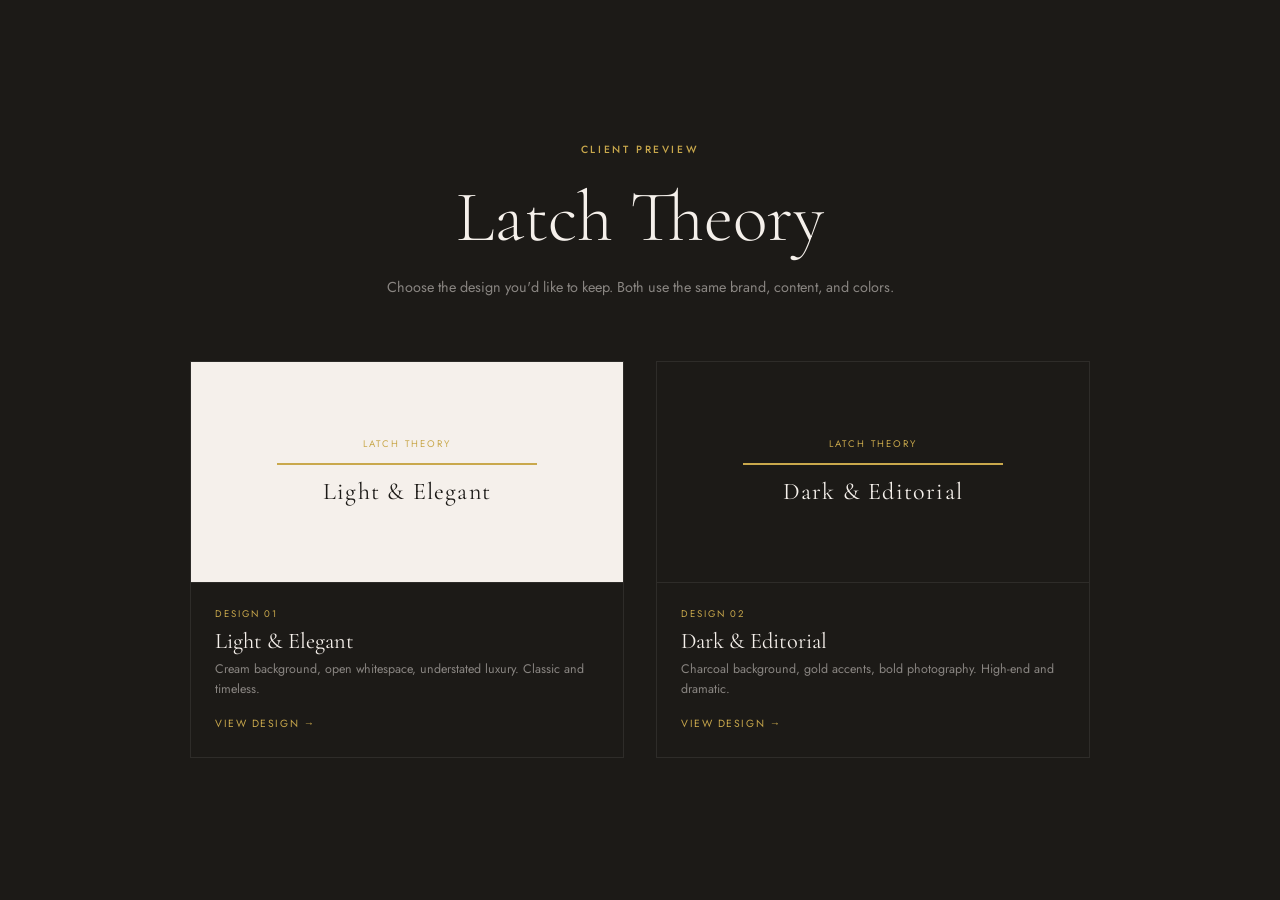
==== index.html @ 581c7f07 "Initial build: two Latch Theory landing page designs Design 1 (Light & Elegant) and Design 2 (Dark &" ====
<!DOCTYPE html>
<html lang="en">
<head>
  <meta charset="UTF-8" />
  <meta name="viewport" content="width=device-width, initial-scale=1.0" />
  <title>Latch Theory — Preview Both Designs</title>
  <link href="https://fonts.googleapis.com/css2?family=Cormorant+Garamond:wght@300;400&family=Jost:wght@300;400;500&display=swap" rel="stylesheet" />
  <style>
    *, *::before, *::after { box-sizing: border-box; margin: 0; padding: 0; }
    body {
      font-family: 'Jost', sans-serif;
      background: #1C1A17;
      color: #F5F0EB;
      min-height: 100vh;
      display: flex;
      flex-direction: column;
      align-items: center;
      justify-content: center;
      padding: 4rem 2rem;
    }
    .label {
      font-size: 0.65rem;
      font-weight: 500;
      letter-spacing: 0.25em;
      text-transform: uppercase;
      color: #C9A84C;
      margin-bottom: 1rem;
      text-align: center;
    }
    h1 {
      font-family: 'Cormorant Garamond', serif;
      font-size: clamp(2.5rem, 6vw, 4.5rem);
      font-weight: 300;
      text-align: center;
      margin-bottom: 1rem;
    }
    .sub {
      font-size: 0.9rem;
      color: rgba(245,240,235,0.5);
      text-align: center;
      margin-bottom: 4rem;
    }
    .designs {
      display: grid;
      grid-template-columns: 1fr 1fr;
      gap: 2rem;
      width: 100%;
      max-width: 900px;
    }
    .design-card {
      text-decoration: none;
      color: inherit;
      border: 1px solid #2E2C29;
      overflow: hidden;
      transition: border-color 0.3s, transform 0.3s;
      display: block;
    }
    .design-card:hover { border-color: #C9A84C; transform: translateY(-4px); }
    .card-thumb {
      height: 220px;
      overflow: hidden;
    }
    .card-thumb img { width: 100%; height: 100%; object-fit: cover; transition: transform 0.5s; }
    .design-card:hover .card-thumb img { transform: scale(1.04); }
    .card-thumb.light { background: #F5F0EB; display: flex; align-items: center; justify-content: center; }
    .card-thumb.dark  { background: #1C1A17; display: flex; align-items: center; justify-content: center; }
    .thumb-demo-light {
      width: 100%; height: 100%;
      background: #F5F0EB;
      display: flex; flex-direction: column; align-items: center; justify-content: center; gap: 0.75rem;
    }
    .thumb-demo-dark {
      width: 100%; height: 100%;
      background: #1C1A17;
      display: flex; flex-direction: column; align-items: center; justify-content: center; gap: 0.75rem;
    }
    .demo-bar-light { width: 60%; height: 2px; background: #C9A84C; }
    .demo-bar-dark  { width: 60%; height: 2px; background: #C9A84C; }
    .demo-text-light { font-family: 'Cormorant Garamond', serif; font-size: 1.5rem; color: #1C1A17; letter-spacing: 0.05em; }
    .demo-text-dark  { font-family: 'Cormorant Garamond', serif; font-size: 1.5rem; color: #F5F0EB; letter-spacing: 0.05em; }
    .demo-sub-light { font-size: 0.6rem; letter-spacing: 0.2em; text-transform: uppercase; color: #C9A84C; }
    .demo-sub-dark  { font-size: 0.6rem; letter-spacing: 0.2em; text-transform: uppercase; color: #C9A84C; }
    .card-info {
      padding: 1.5rem;
      border-top: 1px solid #2E2C29;
    }
    .card-num {
      font-size: 0.6rem;
      letter-spacing: 0.2em;
      color: #C9A84C;
      text-transform: uppercase;
      margin-bottom: 0.4rem;
    }
    .card-title {
      font-family: 'Cormorant Garamond', serif;
      font-size: 1.4rem;
      font-weight: 400;
      margin-bottom: 0.4rem;
    }
    .card-desc {
      font-size: 0.78rem;
      color: rgba(245,240,235,0.5);
      line-height: 1.6;
    }
    .arrow {
      display: inline-block;
      margin-top: 1rem;
      font-size: 0.65rem;
      letter-spacing: 0.15em;
      text-transform: uppercase;
      color: #C9A84C;
    }
    @media (max-width: 600px) {
      .designs { grid-template-columns: 1fr; }
    }
  </style>
</head>
<body>
  <p class="label">Client Preview</p>
  <h1>Latch Theory</h1>
  <p class="sub">Choose the design you'd like to keep. Both use the same brand, content, and colors.</p>

  <div class="designs">
    <a href="design1/index.html" class="design-card">
      <div class="card-thumb light">
        <div class="thumb-demo-light">
          <span class="demo-sub-light">Latch Theory</span>
          <div class="demo-bar-light"></div>
          <span class="demo-text-light">Light &amp; Elegant</span>
        </div>
      </div>
      <div class="card-info">
        <p class="card-num">Design 01</p>
        <p class="card-title">Light &amp; Elegant</p>
        <p class="card-desc">Cream background, open whitespace, understated luxury. Classic and timeless.</p>
        <span class="arrow">View Design →</span>
      </div>
    </a>

    <a href="design2/index.html" class="design-card">
      <div class="card-thumb dark">
        <div class="thumb-demo-dark">
          <span class="demo-sub-dark">Latch Theory</span>
          <div class="demo-bar-dark"></div>
          <span class="demo-text-dark">Dark &amp; Editorial</span>
        </div>
      </div>
      <div class="card-info">
        <p class="card-num">Design 02</p>
        <p class="card-title">Dark &amp; Editorial</p>
        <p class="card-desc">Charcoal background, gold accents, bold photography. High-end and dramatic.</p>
        <span class="arrow">View Design →</span>
      </div>
    </a>
  </div>
</body>
</html>
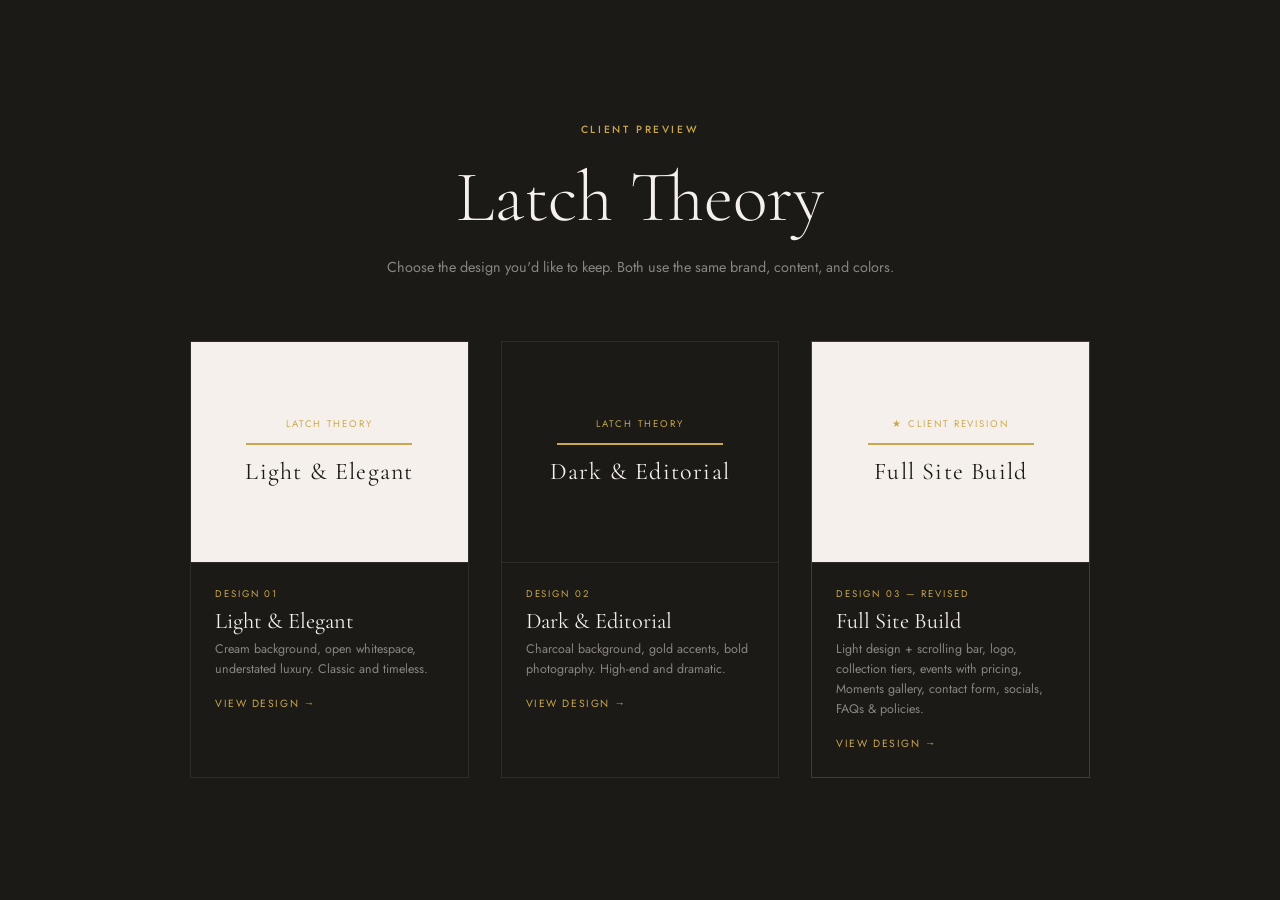
==== commit db0aa3fe: "Design 3: full site revamp based on client feedback - Light & elegant design with marquee bar from d" ====
--- a/index.html
+++ b/index.html
@@ -42,7 +42,7 @@
     }
     .designs {
       display: grid;
-      grid-template-columns: 1fr 1fr;
+      grid-template-columns: 1fr 1fr 1fr;
       gap: 2rem;
       width: 100%;
       max-width: 900px;
@@ -110,6 +110,7 @@
       text-transform: uppercase;
       color: #C9A84C;
     }
+    .featured-card { border-color: #C9A84C40; }
     @media (max-width: 600px) {
       .designs { grid-template-columns: 1fr; }
     }
@@ -152,6 +153,22 @@
         <span class="arrow">View Design →</span>
       </div>
     </a>
+
+    <a href="design3/index.html" class="design-card featured-card">
+      <div class="card-thumb light">
+        <div class="thumb-demo-light">
+          <span class="demo-sub-light" style="color:#C9A84C">★ Client Revision</span>
+          <div class="demo-bar-light"></div>
+          <span class="demo-text-light">Full Site Build</span>
+        </div>
+      </div>
+      <div class="card-info">
+        <p class="card-num" style="color:#C9A84C">Design 03 — Revised</p>
+        <p class="card-title">Full Site Build</p>
+        <p class="card-desc">Light design + scrolling bar, logo, collection tiers, events with pricing, Moments gallery, contact form, socials, FAQs &amp; policies.</p>
+        <span class="arrow">View Design →</span>
+      </div>
+    </a>
   </div>
 </body>
 </html>
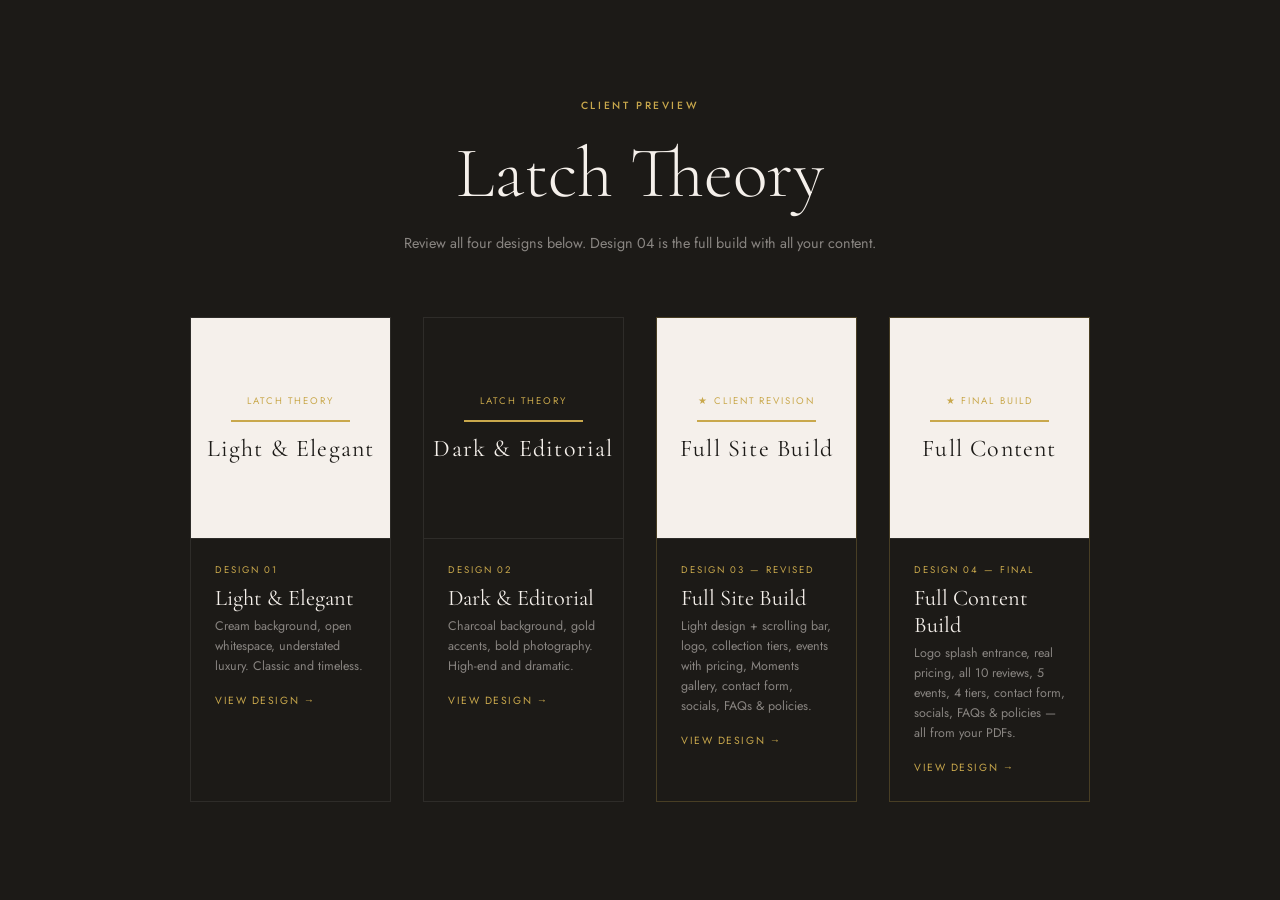
==== commit 0f4f3689: "Design 4: full site build with all real client content - Full-screen logo splash entrance that revea" ====
--- a/index.html
+++ b/index.html
@@ -42,7 +42,7 @@
     }
     .designs {
       display: grid;
-      grid-template-columns: 1fr 1fr 1fr;
+      grid-template-columns: repeat(4, 1fr);
       gap: 2rem;
       width: 100%;
       max-width: 900px;
@@ -111,7 +111,10 @@
       color: #C9A84C;
     }
     .featured-card { border-color: #C9A84C40; }
-    @media (max-width: 600px) {
+    @media (max-width: 900px) {
+      .designs { grid-template-columns: 1fr 1fr; }
+    }
+    @media (max-width: 500px) {
       .designs { grid-template-columns: 1fr; }
     }
   </style>
@@ -119,7 +122,7 @@
 <body>
   <p class="label">Client Preview</p>
   <h1>Latch Theory</h1>
-  <p class="sub">Choose the design you'd like to keep. Both use the same brand, content, and colors.</p>
+  <p class="sub">Review all four designs below. Design 04 is the full build with all your content.</p>
 
   <div class="designs">
     <a href="design1/index.html" class="design-card">
@@ -169,6 +172,22 @@
         <span class="arrow">View Design →</span>
       </div>
     </a>
+    <a href="design4/index.html" class="design-card featured-card">
+      <div class="card-thumb light">
+        <div class="thumb-demo-light">
+          <span class="demo-sub-light" style="color:#C9A84C">★ Final Build</span>
+          <div class="demo-bar-light"></div>
+          <span class="demo-text-light">Full Content</span>
+        </div>
+      </div>
+      <div class="card-info">
+        <p class="card-num" style="color:#C9A84C">Design 04 — Final</p>
+        <p class="card-title">Full Content Build</p>
+        <p class="card-desc">Logo splash entrance, real pricing, all 10 reviews, 5 events, 4 tiers, contact form, socials, FAQs &amp; policies — all from your PDFs.</p>
+        <span class="arrow">View Design →</span>
+      </div>
+    </a>
+
   </div>
 </body>
 </html>
